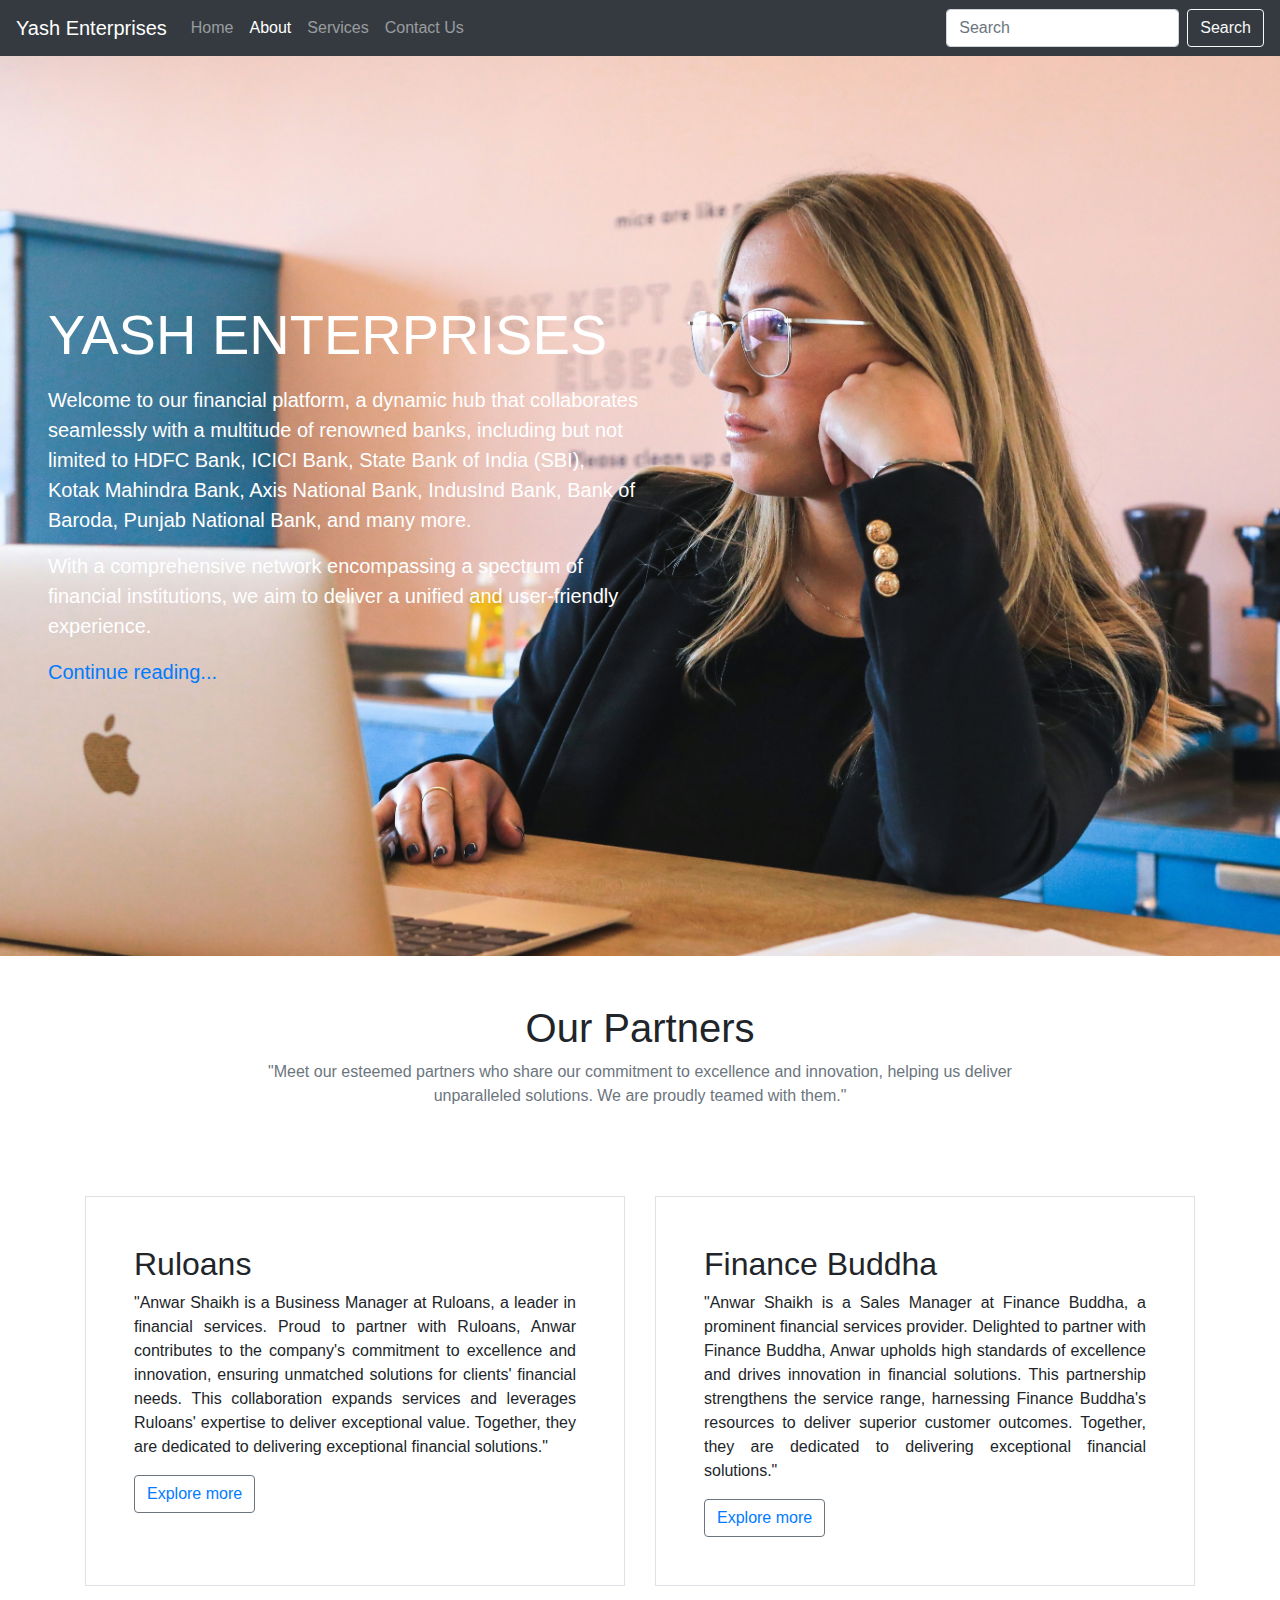
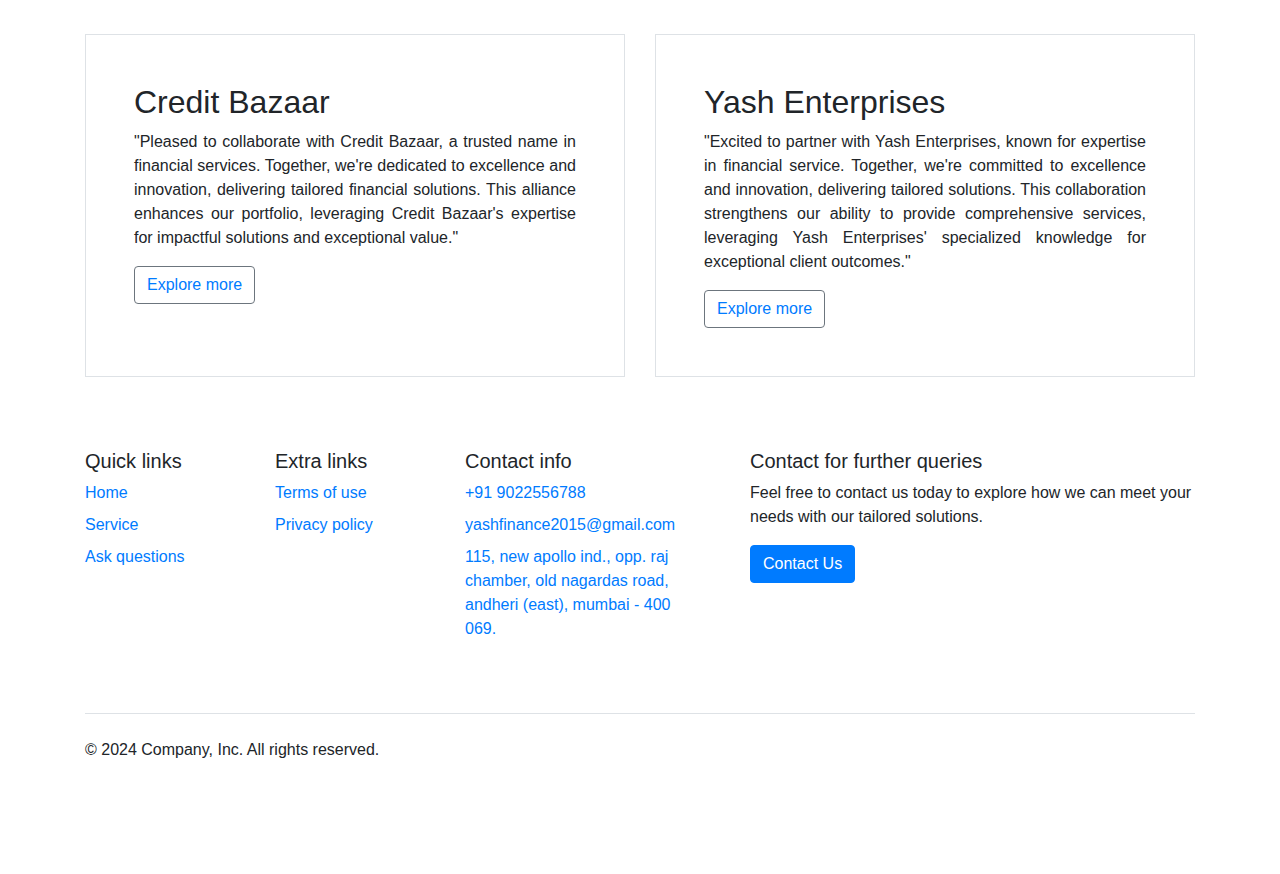
==== about.html @ 779d3cb5 "Add files via upload" ====
<!DOCTYPE html>
<html lang="en">

<head>
  <meta charset="UTF-8">
  <meta name="viewport" content="width=device-width, initial-scale=1.0">
  <title>Yash Enterprises/About</title>
  <!-- Bootstrap CSS -->
  <link rel="stylesheet" href="https://stackpath.bootstrapcdn.com/bootstrap/4.4.1/css/bootstrap.min.css"
    integrity="sha384-Vkoo8x4CGsO3+Hhxv8T/Q5PaXtkKtu6ug5TOeNV6gBiFeWPGFN9MuhOf23Q9Ifjh" crossorigin="anonymous">
  <link rel="stylesheet" href="style.css">
  <link rel="stylesheet" href="about.css">
</head>

<body>

  <!-- Header Section -->
  <nav class="navbar sticky-top navbar-expand-lg navbar-dark bg-dark">
    <a class="navbar-brand" href="#">Yash Enterprises</a>
    <button class="navbar-toggler" type="button" data-toggle="collapse" data-target="#navbarSupportedContent"
      aria-controls="navbarSupportedContent" aria-expanded="false" aria-label="Toggle navigation">
      <span class="navbar-toggler-icon"></span>
    </button>
    <div class="collapse navbar-collapse" id="navbarSupportedContent">
      <ul class="navbar-nav mr-auto">
        <li class="nav-item">
          <a class="nav-link" href="index.html">Home <span class="sr-only">(current)</span></a>
        </li>
        <li class="nav-item active">
          <a class="nav-link" href="about.html">About</a>
        </li>
        <li class="nav-item">
          <a class="nav-link" href="services.html">Services</a>
        </li>
        <li class="nav-item">
          <a class="nav-link" href="contact.html">Contact Us</a>
        </li>
      </ul>
      <form class="form-inline my-2 my-lg-0">
        <input class="form-control mr-sm-2" type="search" placeholder="Search" aria-label="Search">
        <button class="btn btn-outline-light my-2 my-sm-0" type="submit">Search</button>
      </form>
    </div>
  </nav>


  <!-- Home Section -->
  <section class="home" id="home">
    <div class="p-4 p-md-5 mb-4 rounded text-body-emphasis bg-body-secondary">
      <div class="col-lg-6 px-0">
        <h1 class="display-4 fst-italic">YASH ENTERPRISES</h1>
        <p class="lead my-3">Welcome to our financial platform, a dynamic hub that collaborates seamlessly with a
          multitude of renowned banks, including but not limited to HDFC Bank, ICICI Bank, State Bank of India (SBI),
          Kotak Mahindra Bank, Axis National Bank, IndusInd Bank, Bank of Baroda, Punjab National Bank, and many more.
        </p>
        <p class="lead my-3">With a comprehensive network encompassing a spectrum of financial institutions, we aim to
          deliver a unified and user-friendly experience.</p>
        <p class="lead mb-0"><a href="#about" class="text-body-emphasis fw-bold">Continue reading...</a></p>
      </div>
    </div>
  </section>


  <!-- About Section -->
  <section class="about" id="about">

    <div class="p-5 text-center bg-body-tertiary rounded-3">
      <h1 class="text-body-emphasis">Our Partners</h1>
      <p class="col-lg-8 mx-auto fs-5 text-muted">"Meet our esteemed partners who share our commitment to excellence and
        innovation, helping us deliver unparalleled solutions. We are proudly teamed with them."</p>
    </div>

    <div class="container py-4">

      <div class="row align-items-md-stretch">

        <div class="col-md-6">
          <div class="h-100 p-5 bg-body-tertiary border rounded-3">
            <h2>Ruloans</h2>
            <p>"Anwar Shaikh is a Business Manager at Ruloans, a leader in financial services. Proud to partner with
              Ruloans, Anwar contributes to the company's commitment to excellence and innovation, ensuring unmatched
              solutions for clients' financial needs. This collaboration expands services and leverages Ruloans'
              expertise to deliver exceptional value. Together, they are dedicated to delivering exceptional financial
              solutions."</p>
            <button class="btn btn-outline-secondary" type="button"><a href="https://www.ruloans.com">Explore
                more</a></button>
          </div>
        </div>

        <div class="col-md-6">
          <div class="h-100 p-5 bg-body-tertiary border rounded-3">
            <h2>Finance Buddha</h2>
            <p>"Anwar Shaikh is a Sales Manager at Finance Buddha, a prominent financial services provider. Delighted to
              partner with Finance Buddha, Anwar upholds high standards of excellence and drives innovation in financial
              solutions. This partnership strengthens the service range, harnessing Finance Buddha's resources to
              deliver superior customer outcomes. Together, they are dedicated to delivering exceptional financial
              solutions."</p>
            <button class="btn btn-outline-secondary" type="button"><a href="https://www.financebuddha.com">Explore
                more</a></button>
          </div>
        </div>

      </div>

    </div>

    <div class="container py-4">

      <div class="row align-items-md-stretch">

        <div class="col-md-6">
          <div class="h-100 p-5 bg-body-tertiary border rounded-3">
            <h2>Credit Bazaar</h2>
            <p>"Pleased to collaborate with Credit Bazaar, a trusted name in financial services. Together, we're
              dedicated to excellence and innovation, delivering tailored financial solutions. This alliance enhances
              our portfolio, leveraging Credit Bazaar's expertise for impactful solutions and exceptional value."</p>
            <button class="btn btn-outline-secondary" type="button"><a href="https://creditbazaar.in">Explore
                more</a></button>
          </div>
        </div>

        <div class="col-md-6">
          <div class="h-100 p-5 bg-body-tertiary border rounded-3">
            <h2>Yash Enterprises</h2>
            <p>"Excited to partner with Yash Enterprises, known for expertise in financial service. Together, we're
              committed to excellence and innovation, delivering tailored solutions. This collaboration strengthens our
              ability to provide comprehensive services, leveraging Yash Enterprises' specialized knowledge for
              exceptional client outcomes."</p>
            <button class="btn btn-outline-secondary" type="button"><a href="#">Explore more</a></button>
          </div>
        </div>

      </div>

    </div>

  </section>


  <!-- Footer Section -->
  <div class="container">
    <footer class="py-5">
      <div class="row">
        <div class="col-6 col-md-2 mb-3">
          <h5>Quick links</h5>
          <ul class="nav flex-column">
            <li class="nav-item mb-2"><a href="#home" class="nav-link p-0 text-body-secondary">Home</a></li>
            <li class="nav-item mb-2"><a href="#about" class="nav-link p-0 text-body-secondary">Service</a></li>
            <li class="nav-item mb-2"><a href="contact.html" class="nav-link p-0 text-body-secondary">Ask questions</a>
            </li>
          </ul>
        </div>

        <div class="col-6 col-md-2 mb-3">
          <h5>Extra links</h5>
          <ul class="nav flex-column">
            <li class="nav-item mb-2"><a href="#" class="nav-link p-0 text-body-secondary">Terms of use</a></li>
            <li class="nav-item mb-2"><a href="#" class="nav-link p-0 text-body-secondary">Privacy policy</a></li>
          </ul>
        </div>

        <div class="col-6 col-md-2 mb-3">
          <h5>Contact info</h5>
          <ul class="nav flex-column">
            <li class="nav-item mb-2"><a href="Mob:+91 9022556788" class="nav-link p-0 text-body-secondary">+91
                9022556788 </a></li>
            <li class="nav-item mb-2"><a href="mailto: yashfinance2015@gmail.com"
                class="nav-link p-0 text-body-secondary">yashfinance2015@gmail.com</a>
            </li>
            <li class="nav-item mb-2"><a href="https://maps.app.goo.gl/yFybmYAU2RxJov317"
                class="nav-link p-0 text-body-secondary">115, new apollo ind.,
                opp. raj chamber, old nagardas road, andheri (east), mumbai - 400 069.</a></li>
          </ul>
        </div>

        <div class="col-md-5 offset-md-1 mb-3">
          <form>
            <h5>Contact for further queries</h5>
            <p>Feel free to contact us today to explore how we can meet your needs with our tailored solutions.</p>
            <a href="contact.html">
              <button class="btn btn-primary" type="button">Contact Us</button>
            </a>
          </form>
        </div>
      </div>

      <div class="d-flex flex-column flex-sm-row justify-content-between py-4 my-4 border-top">
        <p>© 2024 Company, Inc. All rights reserved.</p>
      </div>
    </footer>
  </div>



  <!-- Optional JavaScript -->
  <!-- jQuery first, then Popper.js, then Bootstrap JS -->
  <script src="https://code.jquery.com/jquery-3.4.1.slim.min.js"
    integrity="sha384-J6qa4849blE2+poT4WnyKhv5vZF5SrPo0iEjwBvKU7imGFAV0wwj1yYfoRSJoZ+n"
    crossorigin="anonymous"></script>
  <script src="https://cdn.jsdelivr.net/npm/popper.js@1.16.0/dist/umd/popper.min.js"
    integrity="sha384-Q6E9RHvbIyZFJoft+2mJbHaEWldlvI9IOYy5n3zV9zzTtmI3UksdQRVvoxMfooAo"
    crossorigin="anonymous"></script>
  <script src="https://stackpath.bootstrapcdn.com/bootstrap/4.4.1/js/bootstrap.min.js"
    integrity="sha384-wfSDF2E50Y2D1uUdj0O3uMBJnjuUD4Ih7YwaYd1iqfktj0Uod8GCExl3Og8ifwB6"
    crossorigin="anonymous"></script>


</body>

</html>
---- style.css ----
/* @import url('https://fonts.googleapis.com/css2?family=Poppins:ital,wght@0,100;0,300;0,400;0,500;0,600;1,100;1,300&display=swap'); */

/* Genral Terms */
/* * {
  font-family: 'Poppins', sans-serif;
  margin: 0;
  padding: 0;
  box-sizing: border-box;
  outline: none;
  border: none;
  text-decoration: none;
  text-transform: capitalize;
  transition: .2s linear;
} */

/* html {
  font-size: 62.5%;
  overflow-x: hidden;
  scroll-behavior: smooth;
  scroll-padding-top: 5rem;
}

section {
  padding: 5rem 9%;
} */

.exl-btn {
  margin-top: 1rem;
  display: inline-block;
  border: 0.2rem solid white;
  border-radius: 0.2rem;
  color: white;
  background: none;
  cursor: pointer;
  font-size: 1rem;
  padding: 0.5rem 0.8rem;
}


.exl-btn:hover {
  background: white;
  border: 0.2rem solid black;
  color: black;
}


.home {
  height: 100vh;
  color: white;
  display: flex;
  justify-content: flex-start;
  align-items: center;
  background: url(home_bg.jpg);
  background-repeat: no-repeat;
  background-position: center;
  background-size: cover;
}

.home .box {
  height: 30rem;
  width: 30rem;
  text-align: justify;
  padding: 3rem;
}

.detail {
  /* background-color: #E0EAF5; */
}

.detail .container {
  display: flex;
  flex-wrap: wrap;
  justify-content: center;
  padding: 2rem;
}

.detail .container .card {
  text-align: justify;
  /* background-color: #0D2137; */
}
---- about.css ----
.home {
    height: 100vh;
    color: white;
    display: flex;
    justify-content: center;
    align-items: center;
    background: url(about_bg.jpg);
    background-repeat: no-repeat;
    background-position: center;
    background-size: cover;
}

/* .home .text-overlay {
    position: absolute;
    top: 50vh;
    left: 50vw;
    text-align: center;
    transform: translate(-50%, -50%);
    z-index: 1;
    color: white;
} */

.about {
    /* background-color: antiquewhite; */

}

.about .py-4 p {
    text-align: justify;
}

.about .py-4 a:hover {
    text-decoration: none;
    color: white;
}

.container {
    display: flex;
    flex-wrap: wrap;
    justify-content: center;
}

.card {
    margin: 2rem;
}
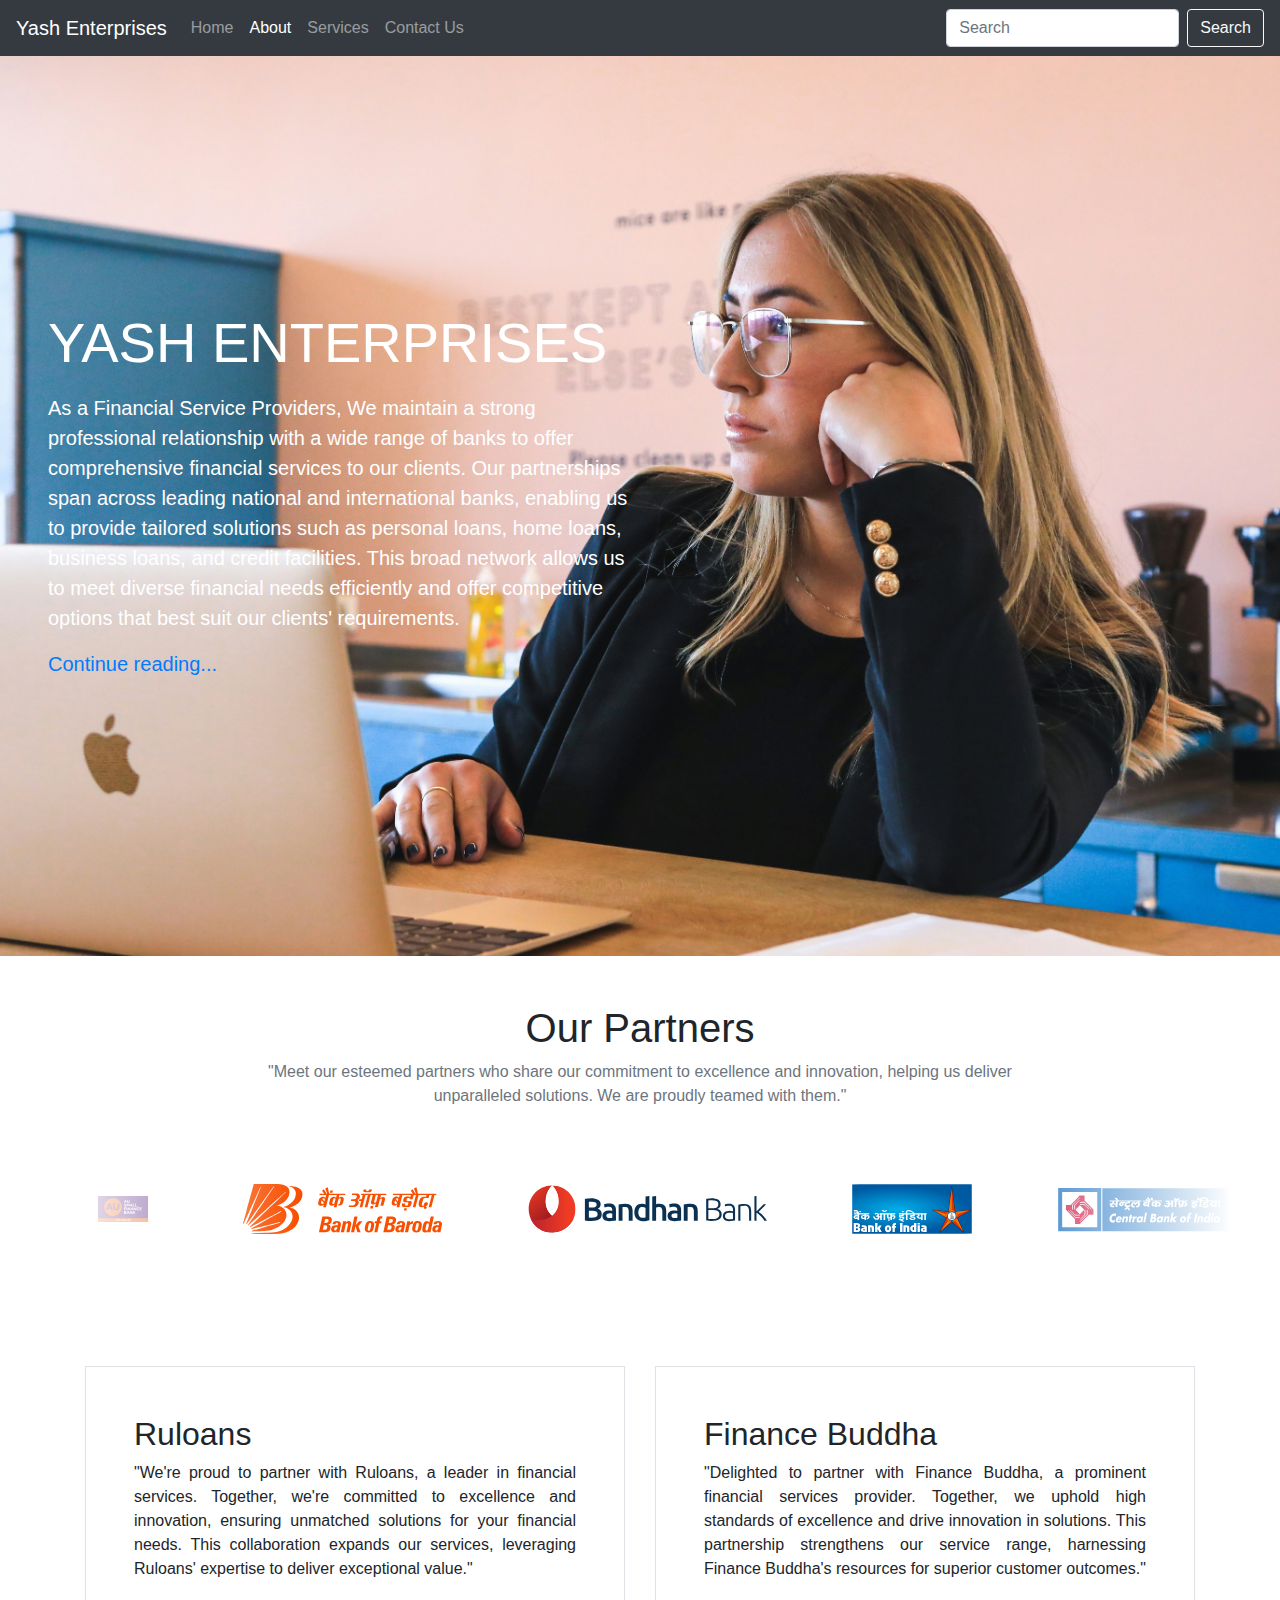
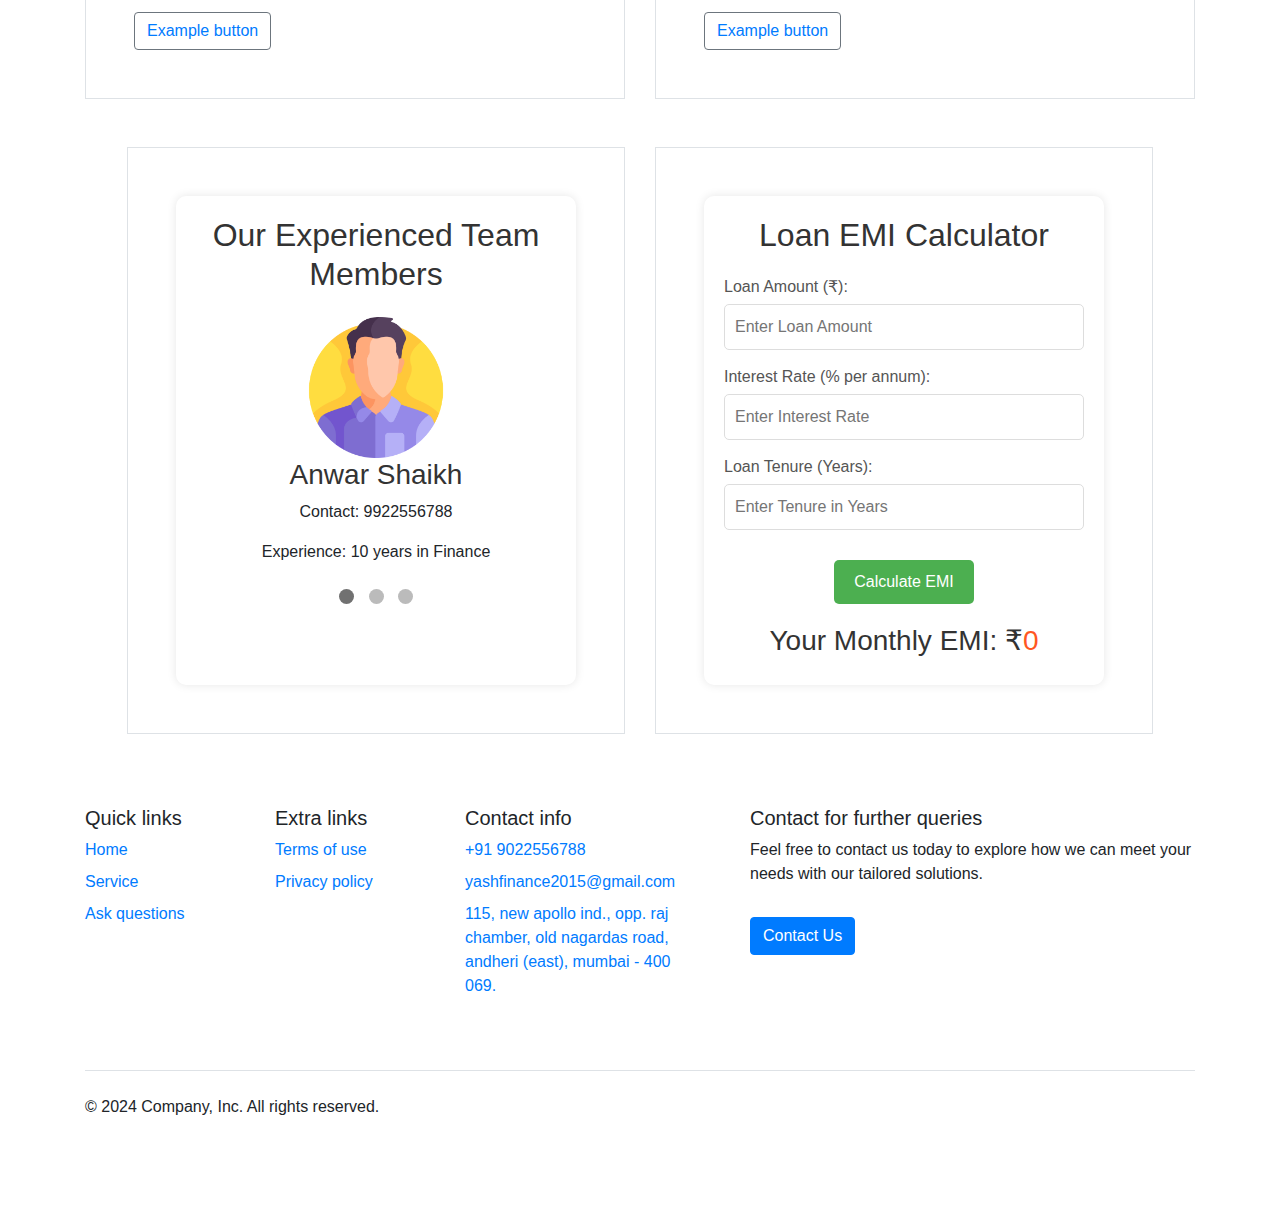
==== commit f53f909b: "Add files via upload" ====
--- a/about.html
+++ b/about.html
@@ -49,12 +49,18 @@
     <div class="p-4 p-md-5 mb-4 rounded text-body-emphasis bg-body-secondary">
       <div class="col-lg-6 px-0">
         <h1 class="display-4 fst-italic">YASH ENTERPRISES</h1>
-        <p class="lead my-3">Welcome to our financial platform, a dynamic hub that collaborates seamlessly with a
+        <!-- <p class="lead my-3">Welcome to our financial platform, a dynamic hub that collaborates seamlessly with a
           multitude of renowned banks, including but not limited to HDFC Bank, ICICI Bank, State Bank of India (SBI),
           Kotak Mahindra Bank, Axis National Bank, IndusInd Bank, Bank of Baroda, Punjab National Bank, and many more.
-        </p>
-        <p class="lead my-3">With a comprehensive network encompassing a spectrum of financial institutions, we aim to
-          deliver a unified and user-friendly experience.</p>
+        </p> -->
+        <p class="lead my-3">As a Financial Service Providers, We maintain a strong professional
+          relationship with a wide range of banks to offer comprehensive financial services to our clients. Our
+          partnerships span across leading national and international banks, enabling us to provide tailored solutions
+          such as personal loans, home loans, business loans, and credit facilities. This broad network allows us to
+          meet diverse financial needs efficiently and offer competitive options that best suit our clients'
+          requirements.</p>
+        <!-- <p class="lead my-3">With a comprehensive network encompassing a spectrum of financial institutions, we aim to
+          deliver a unified and user-friendly experience.</p> -->
         <p class="lead mb-0"><a href="#about" class="text-body-emphasis fw-bold">Continue reading...</a></p>
       </div>
     </div>
@@ -65,41 +71,79 @@
   <section class="about" id="about">
 
     <div class="p-5 text-center bg-body-tertiary rounded-3">
-      <h1 class="text-body-emphasis">Our Partners</h1>
-      <p class="col-lg-8 mx-auto fs-5 text-muted">"Meet our esteemed partners who share our commitment to excellence and
-        innovation, helping us deliver unparalleled solutions. We are proudly teamed with them."</p>
-    </div>
+      <div>
+        <h1 class="text-body-emphasis">Our Partners</h1>
+        <p class="col-lg-8 mx-auto fs-5 text-muted">"Meet our esteemed partners who share our commitment to excellence
+          and innovation, helping us deliver unparalleled solutions. We are proudly teamed with them."</p>
+      </div>
+
+      <!-- Auto Scroller -->
+      <div class="logos">
+        <div class="logos-slide">
+          <img src="logo1.svg" />
+          <img src="logo2.svg" />
+          <img src="logo3.svg" />
+          <img src="logo4.svg" />
+          <img src="logo5.svg" />
+          <img src="logo6.svg" />
+          <img src="logo7.svg" />
+          <img src="logo8.svg" />
+          <img src="logo9.svg" />
+          <img src="logo10.svg" />
+          <img src="logo11.svg" />
+          <img src="logo12.svg" />
+          <img src="logo13.svg" />
+          <img src="logo14.svg" />
+          <img src="logo15.svg" />
+          <img src="logo16.svg" />
+          <img src="logo17.svg" />
+          <img src="logo18.svg" />
+          <img src="logo19.svg" />
+          <img src="logo20.svg" />
+          <img src="logo21.svg" />
+          <img src="logo22.svg" />
+          <img src="logo23.svg" />
+          <img src="logo24.svg" />
+          <img src="logo25.svg" />
+          <img src="logo26.svg" />
+          <img src="logo27.svg" />
+          <img src="logo28.svg" />
+          <img src="logo29.svg" />
+          <img src="logo30.svg" />
+          <img src="logo31.svg" />
+          <img src="logo32.svg" />
+          <img src="logo33.svg" />
+          <img src="logo34.svg" />
+        </div>
+      </div>
+
+    </div>
+
 
     <div class="container py-4">
 
       <div class="row align-items-md-stretch">
-
         <div class="col-md-6">
           <div class="h-100 p-5 bg-body-tertiary border rounded-3">
             <h2>Ruloans</h2>
-            <p>"Anwar Shaikh is a Business Manager at Ruloans, a leader in financial services. Proud to partner with
-              Ruloans, Anwar contributes to the company's commitment to excellence and innovation, ensuring unmatched
-              solutions for clients' financial needs. This collaboration expands services and leverages Ruloans'
-              expertise to deliver exceptional value. Together, they are dedicated to delivering exceptional financial
-              solutions."</p>
-            <button class="btn btn-outline-secondary" type="button"><a href="https://www.ruloans.com">Explore
-                more</a></button>
+            <p>"We're proud to partner with Ruloans, a leader in financial services. Together, we're committed to
+              excellence and innovation, ensuring unmatched solutions for your financial needs. This collaboration
+              expands our services, leveraging Ruloans' expertise to deliver exceptional value."</p>
+            <button class="btn btn-outline-secondary" type="button"><a href="https://www.ruloans.com">Example
+                button</a></button>
           </div>
         </div>
 
         <div class="col-md-6">
           <div class="h-100 p-5 bg-body-tertiary border rounded-3">
             <h2>Finance Buddha</h2>
-            <p>"Anwar Shaikh is a Sales Manager at Finance Buddha, a prominent financial services provider. Delighted to
-              partner with Finance Buddha, Anwar upholds high standards of excellence and drives innovation in financial
-              solutions. This partnership strengthens the service range, harnessing Finance Buddha's resources to
-              deliver superior customer outcomes. Together, they are dedicated to delivering exceptional financial
-              solutions."</p>
-            <button class="btn btn-outline-secondary" type="button"><a href="https://www.financebuddha.com">Explore
-                more</a></button>
-          </div>
-        </div>
-
+            <p>"Delighted to partner with Finance Buddha, a prominent financial services provider. Together, we uphold
+              high standards of excellence and drive innovation in solutions. This partnership strengthens our service
+              range, harnessing Finance Buddha's resources for superior customer outcomes."</p>
+            <button class="btn btn-outline-secondary" type="button"><a href="https://www.financebuddha.com">Example
+                button</a></button>
+          </div>
+        </div>
       </div>
 
     </div>
@@ -110,23 +154,66 @@
 
         <div class="col-md-6">
           <div class="h-100 p-5 bg-body-tertiary border rounded-3">
-            <h2>Credit Bazaar</h2>
-            <p>"Pleased to collaborate with Credit Bazaar, a trusted name in financial services. Together, we're
-              dedicated to excellence and innovation, delivering tailored financial solutions. This alliance enhances
-              our portfolio, leveraging Credit Bazaar's expertise for impactful solutions and exceptional value."</p>
-            <button class="btn btn-outline-secondary" type="button"><a href="https://creditbazaar.in">Explore
-                more</a></button>
-          </div>
-        </div>
-
-        <div class="col-md-6">
-          <div class="h-100 p-5 bg-body-tertiary border rounded-3">
-            <h2>Yash Enterprises</h2>
-            <p>"Excited to partner with Yash Enterprises, known for expertise in financial service. Together, we're
-              committed to excellence and innovation, delivering tailored solutions. This collaboration strengthens our
-              ability to provide comprehensive services, leveraging Yash Enterprises' specialized knowledge for
-              exceptional client outcomes."</p>
-            <button class="btn btn-outline-secondary" type="button"><a href="#">Explore more</a></button>
+            <!-- Our Team Members -->
+            <div class="carousel-container">
+              <h2 class="text-body-emphasis">Our Experienced Team Members</h2>
+              <div class="carousel-slide active" id="slide1">
+                <img src="man.png" alt="Person 1">
+                <h3>Anwar Shaikh</h3>
+                <p>Contact: 9922556788</p>
+                <p>Experience: 10 years in Finance</p>
+              </div>
+
+              <div class="carousel-slide" id="slide2">
+                <img src="man.png" alt="Person 2">
+                <h3>Yogesh Parte</h3>
+                <p>Contact: 9323666331</p>
+                <p>Experience: 8 years in Banking</p>
+              </div>
+
+              <div class="carousel-slide" id="slide3">
+                <img src="man.png" alt="Person 3">
+                <h3>Sunil Choubey</h3>
+                <p>Contact: 9172357858</p>
+                <p>Experience: 12 years in Investment</p>
+              </div>
+
+              <div class="dots-container">
+                <span class="dot" onclick="currentSlide(1)"></span>
+                <span class="dot" onclick="currentSlide(2)"></span>
+                <span class="dot" onclick="currentSlide(3)"></span>
+              </div>
+            </div>
+          </div>
+        </div>
+
+        <div class="col-md-6">
+          <div class="h-100 p-5 bg-body-tertiary border rounded-3">
+            <!-- EMI Calculater -->
+            <div class="calculator-container">
+              <h2>Loan EMI Calculator</h2>
+
+              <div class="input-group">
+                <label for="loanAmount">Loan Amount (₹):</label>
+                <input type="number" id="loanAmount" placeholder="Enter Loan Amount" required>
+              </div>
+
+              <div class="input-group">
+                <label for="interestRate">Interest Rate (% per annum):</label>
+                <input type="number" id="interestRate" placeholder="Enter Interest Rate" required>
+              </div>
+
+              <div class="input-group">
+                <label for="loanTenure">Loan Tenure (Years):</label>
+                <input type="number" id="loanTenure" placeholder="Enter Tenure in Years" required>
+              </div>
+
+              <button onclick="calculateEMI()">Calculate EMI</button>
+
+              <div class="result" id="result">
+                <h3>Your Monthly EMI: ₹<span id="emiResult">0</span></h3>
+              </div>
+            </div>
           </div>
         </div>
 
@@ -162,7 +249,7 @@
         <div class="col-6 col-md-2 mb-3">
           <h5>Contact info</h5>
           <ul class="nav flex-column">
-            <li class="nav-item mb-2"><a href="Mob:+91 9022556788" class="nav-link p-0 text-body-secondary">+91
+            <li class="nav-item mb-2"><a href="callto: 91 9022556788" class="nav-link p-0 text-body-secondary">+91
                 9022556788 </a></li>
             <li class="nav-item mb-2"><a href="mailto: yashfinance2015@gmail.com"
                 class="nav-link p-0 text-body-secondary">yashfinance2015@gmail.com</a>
@@ -189,7 +276,6 @@
       </div>
     </footer>
   </div>
-
 
 
   <!-- Optional JavaScript -->
@@ -203,6 +289,8 @@
   <script src="https://stackpath.bootstrapcdn.com/bootstrap/4.4.1/js/bootstrap.min.js"
     integrity="sha384-wfSDF2E50Y2D1uUdj0O3uMBJnjuUD4Ih7YwaYd1iqfktj0Uod8GCExl3Og8ifwB6"
     crossorigin="anonymous"></script>
+  <script src="about.js"></script>
+
 
 
 </body>
--- a/about.css
+++ b/about.css
@@ -10,7 +10,7 @@
     background-size: cover;
 }
 
-/* .home .text-overlay {
+.home .text-overlay {
     position: absolute;
     top: 50vh;
     left: 50vw;
@@ -18,7 +18,7 @@
     transform: translate(-50%, -50%);
     z-index: 1;
     color: white;
-} */
+}
 
 .about {
     /* background-color: antiquewhite; */
@@ -42,4 +42,184 @@
 
 .card {
     margin: 2rem;
+}
+
+/* Our Partners */
+@keyframes slide {
+    from {
+        transform: translateX(0);
+    }
+
+    to {
+        transform: translateX(-100%);
+    }
+}
+
+.logos {
+    overflow: hidden;
+    padding: 60px 0;
+    background: white;
+    white-space: nowrap;
+    position: relative;
+}
+
+.logos:before,
+.logos:after {
+    position: absolute;
+    top: 0;
+    width: 250px;
+    height: 100%;
+    content: "";
+    z-index: 2;
+}
+
+.logos:before {
+    left: 0;
+    background: linear-gradient(to left, rgba(255, 255, 255, 0), white);
+}
+
+.logos:after {
+    right: 0;
+    background: linear-gradient(to right, rgba(255, 255, 255, 0), white);
+}
+
+.logos:hover .logos-slide {
+    animation-play-state: paused;
+}
+
+.logos-slide {
+    display: inline-block;
+    animation: 35s slide infinite linear;
+}
+
+.logos-slide img {
+    height: 50px;
+    margin: 0 40px;
+}
+
+
+
+/* Team Members */
+.carousel-container {
+    /* position: relative;
+    max-width: 400px;
+    margin: auto;
+    margin-top: 2rem;
+    overflow: hidden;
+    text-align: center; */
+    background-color: #fff;
+    padding: 20px;
+    border-radius: 10px;
+    box-shadow: 0 0 10px rgba(0, 0, 0, 0.1);
+    max-width: 400px;
+    height: 100%;
+    overflow: hidden;
+    text-align: center;
+}
+
+.carousel-container h2 {
+    margin-bottom: 20px;
+    color: #333;
+}
+
+.carousel-container .carousel-slide {
+    display: none;
+    padding: 0.25rem;
+}
+
+.carousel-container .carousel-slide p {
+    font-size: 1rem;
+    text-align: center;
+}
+
+.carousel-container .carousel-slide img {
+    width: 40%;
+    height: 40%;
+}
+
+.active {
+    display: block;
+}
+
+.carousel-container .dots-container {
+    text-align: center;
+    padding: 0rem;
+}
+
+.dots-container .dot {
+    height: 15px;
+    width: 15px;
+    margin: 5px;
+    background-color: #bbb;
+    border-radius: 50%;
+    display: inline-block;
+    cursor: pointer;
+}
+
+.dots-container .dot.active {
+    background-color: #717171;
+}
+
+
+
+/* EMI Calculater */
+.calculator-container {
+    background-color: #fff;
+    padding: 20px;
+    border-radius: 10px;
+    box-shadow: 0 0 10px rgba(0, 0, 0, 0.1);
+    max-width: 400px;
+    height: 100%;
+    text-align: center;
+}
+
+.calculator-container h2 {
+    margin-bottom: 20px;
+    color: #333;
+}
+
+.input-group {
+    margin-bottom: 15px;
+    text-align: left;
+}
+
+label {
+    display: block;
+    margin-bottom: 5px;
+    color: #555;
+}
+
+input[type="number"] {
+    width: 100%;
+    padding: 10px;
+    border: 1px solid #ddd;
+    border-radius: 5px;
+    font-size: 16px;
+}
+
+button {
+    padding: 10px 20px;
+    background-color: #4CAF50;
+    color: white;
+    border: none;
+    border-radius: 5px;
+    font-size: 16px;
+    cursor: pointer;
+    margin-top: 15px;
+}
+
+button:hover {
+    background-color: #45a049;
+}
+
+.result {
+    margin-top: 20px;
+}
+
+h3 {
+    color: #333;
+}
+
+#emiResult {
+    color: #FF5722;
 }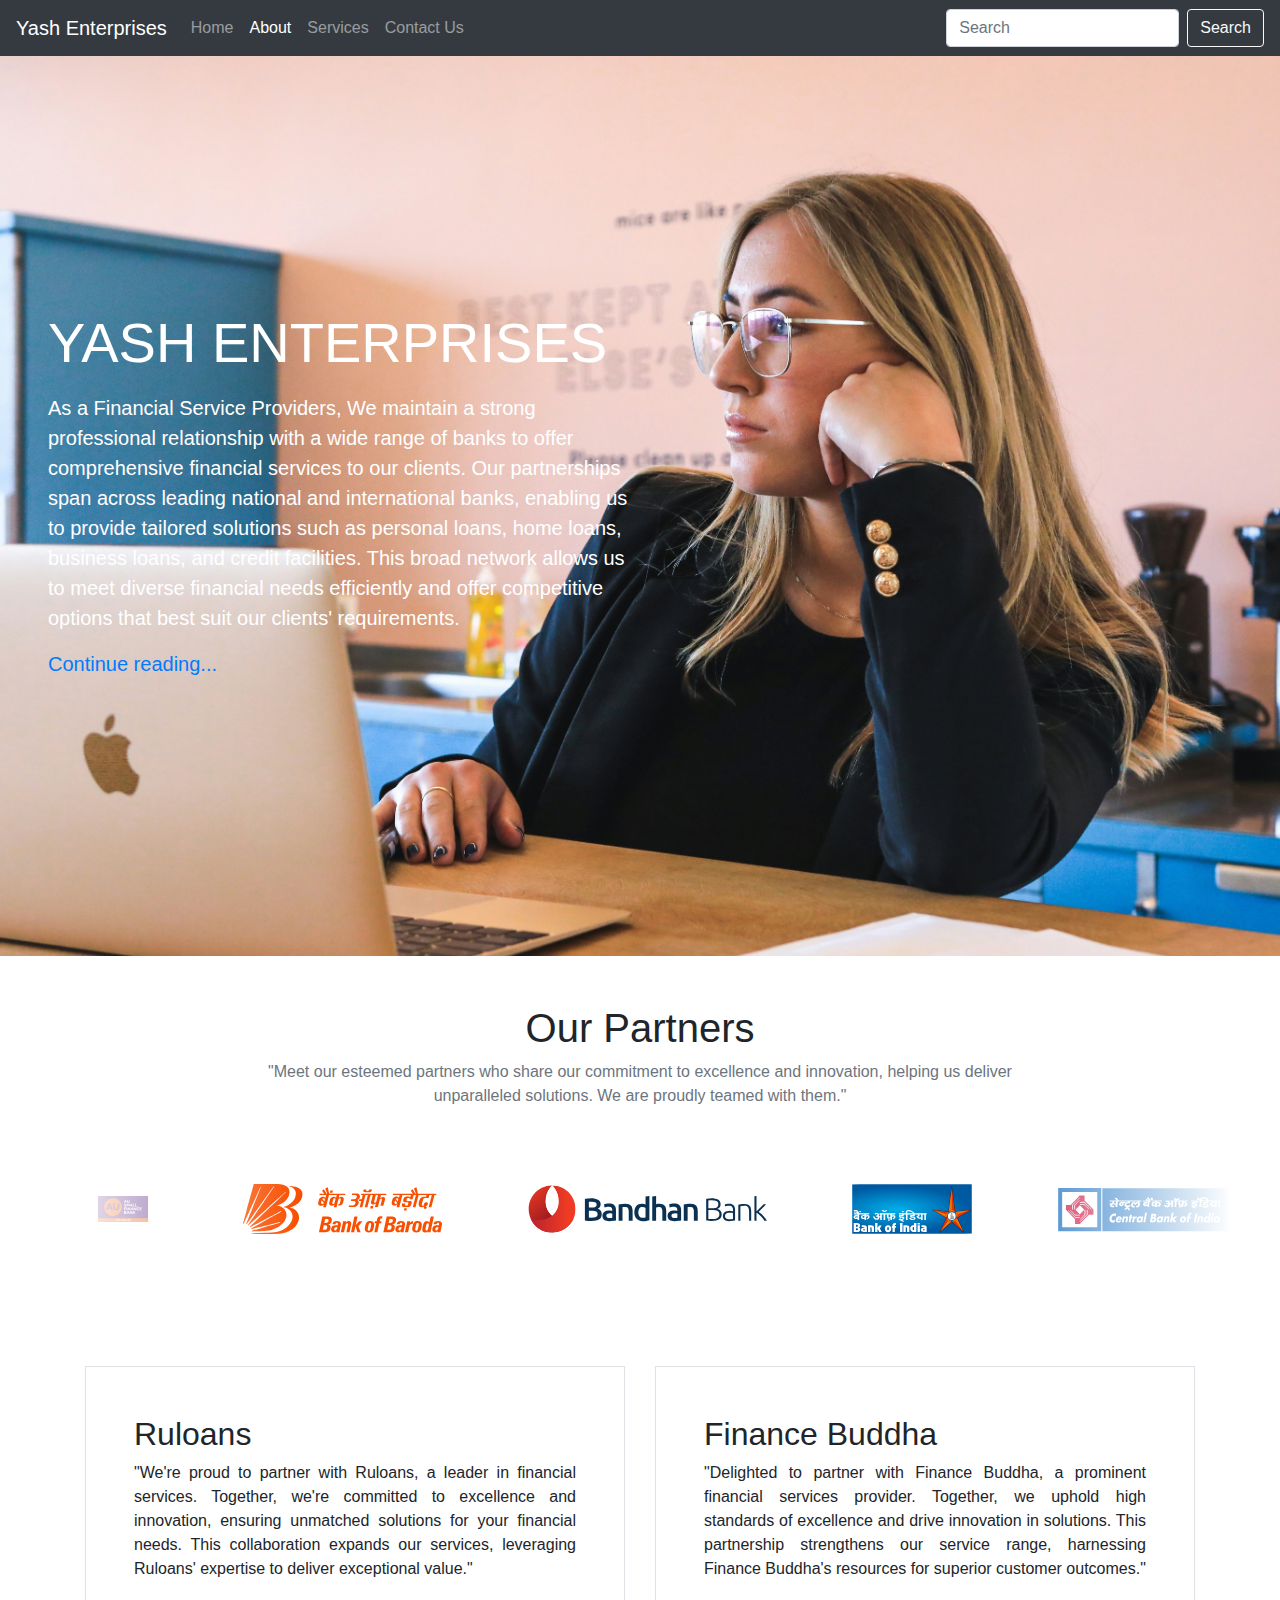
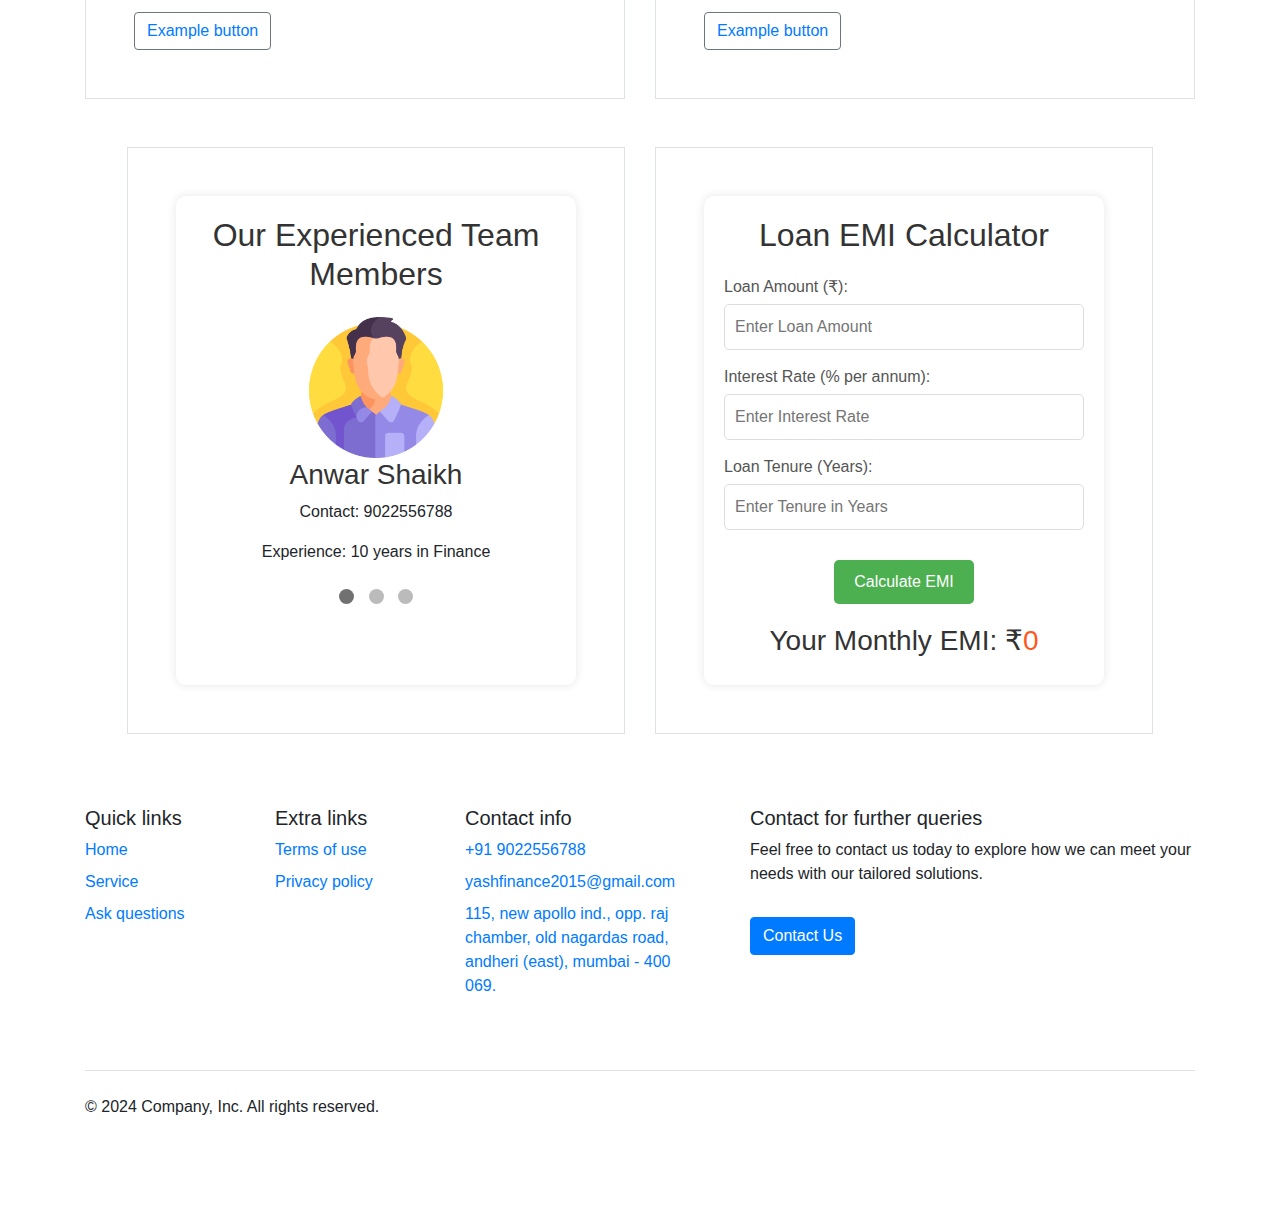
==== commit 012f4706: "Update about.html" ====
--- a/about.html
+++ b/about.html
@@ -160,7 +160,7 @@
               <div class="carousel-slide active" id="slide1">
                 <img src="man.png" alt="Person 1">
                 <h3>Anwar Shaikh</h3>
-                <p>Contact: 9922556788</p>
+                <p>Contact: 9022556788</p>
                 <p>Experience: 10 years in Finance</p>
               </div>
 
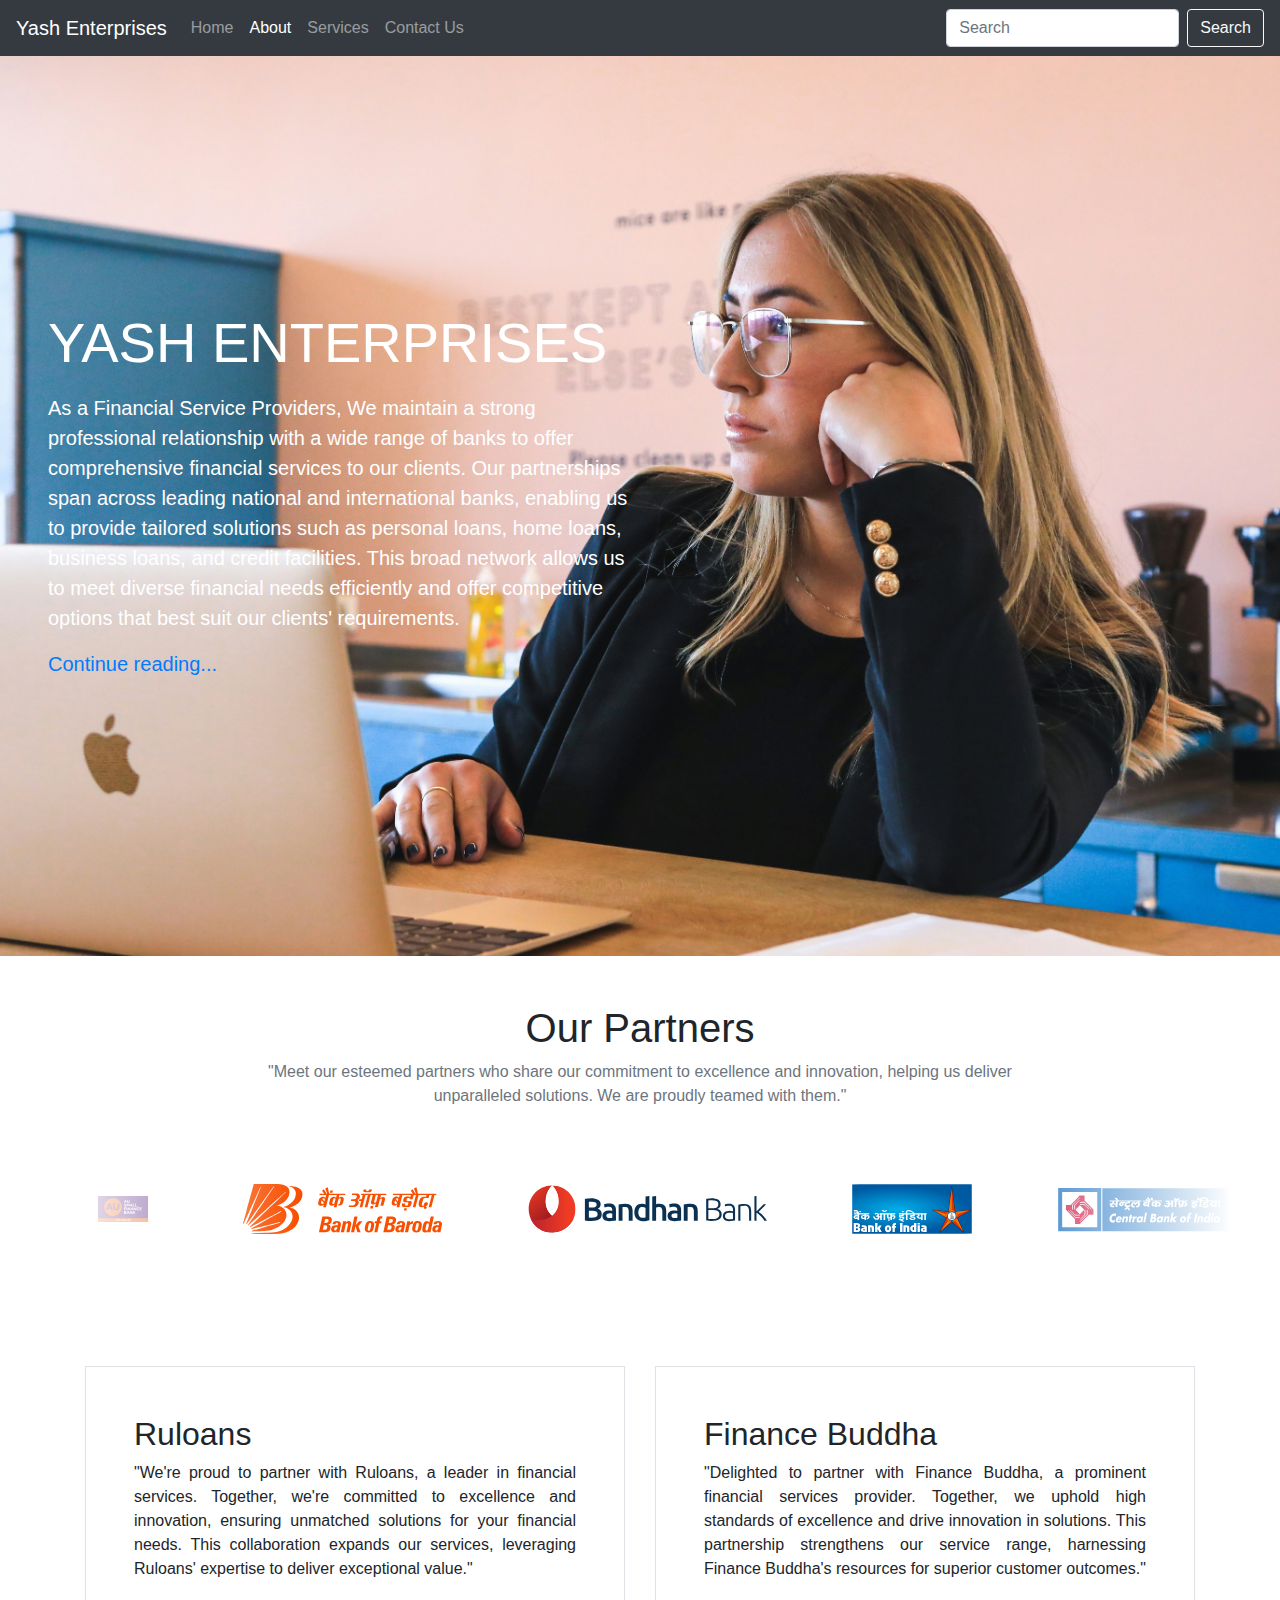
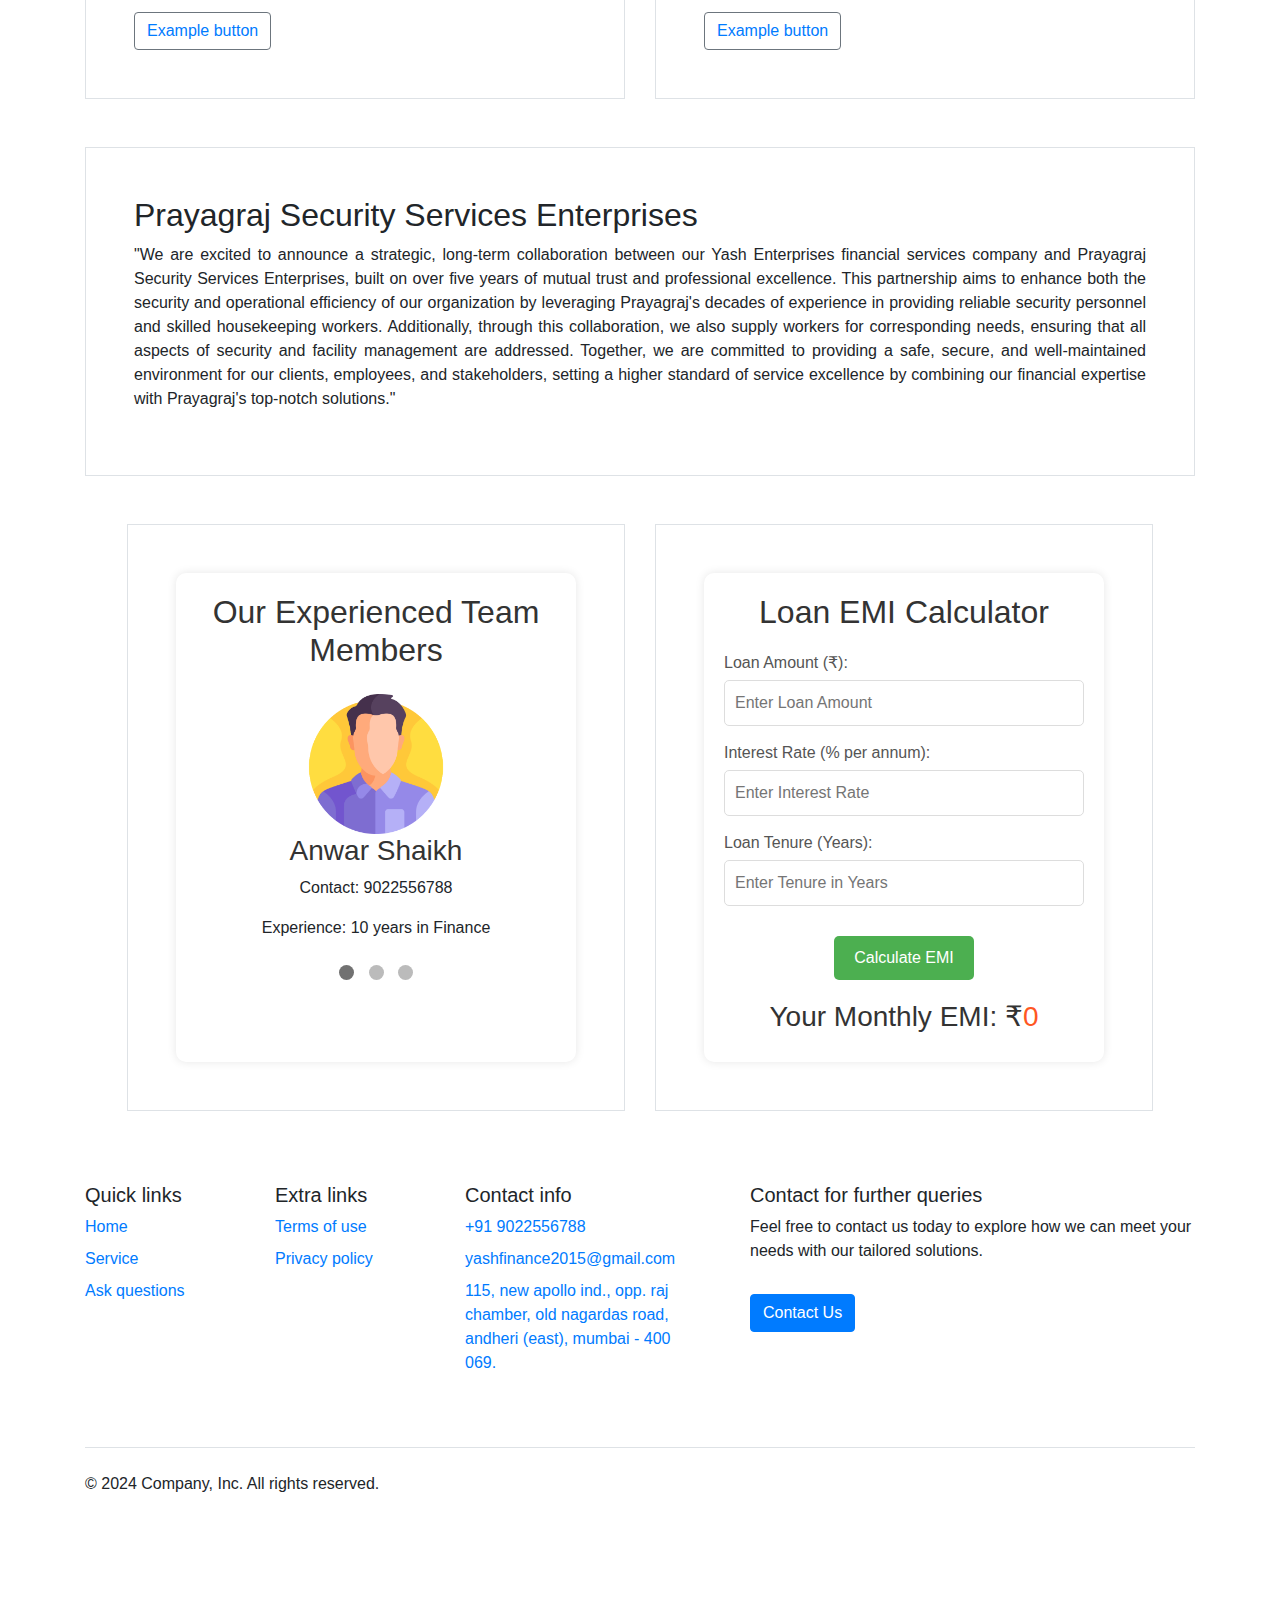
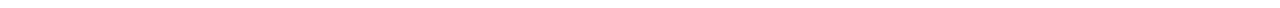
==== commit 585aff63: "Add files via upload" ====
--- a/about.html
+++ b/about.html
@@ -148,6 +148,33 @@
 
     </div>
 
+
+    <div class="container py-4">
+
+      <div class="row align-items-md-stretch">
+
+        <div class="col-md-12">
+          <div class="h-100 p-5 bg-body-tertiary border rounded-3">
+            <h2>Prayagraj Security Services Enterprises</h2>
+            <p>"We are excited to announce a strategic, long-term collaboration between our Yash Enterprises financial
+              services company and Prayagraj Security Services Enterprises, built on over five years of mutual trust and
+              professional excellence. This partnership aims to enhance both the security and operational efficiency of
+              our organization by leveraging Prayagraj's decades of experience in providing reliable security personnel
+              and skilled housekeeping workers. Additionally, through this collaboration, we also supply workers for
+              corresponding needs, ensuring that all aspects of security and facility management are addressed.
+              Together, we are committed to providing a safe, secure, and well-maintained environment for our clients,
+              employees, and stakeholders, setting a higher standard of service excellence by combining our financial
+              expertise with Prayagraj's top-notch solutions."</p>
+            <!-- <button class="btn btn-outline-secondary" type="button"><a
+                href="https://www.dnb.com/business-directory/company-profiles.prayagraj_security_enterprises.66d01de1d1c947605c954c5b570bb6e1.html">Example
+                button</a></button> -->
+          </div>
+        </div>
+      </div>
+
+    </div>
+
+
     <div class="container py-4">
 
       <div class="row align-items-md-stretch">
@@ -167,14 +194,14 @@
               <div class="carousel-slide" id="slide2">
                 <img src="man.png" alt="Person 2">
                 <h3>Yogesh Parte</h3>
-                <p>Contact: 9323666331</p>
+                <!-- <p>Contact: 9323666331</p> -->
                 <p>Experience: 8 years in Banking</p>
               </div>
 
               <div class="carousel-slide" id="slide3">
                 <img src="man.png" alt="Person 3">
                 <h3>Sunil Choubey</h3>
-                <p>Contact: 9172357858</p>
+                <!-- <p>Contact: 9172357858</p> -->
                 <p>Experience: 12 years in Investment</p>
               </div>
 
